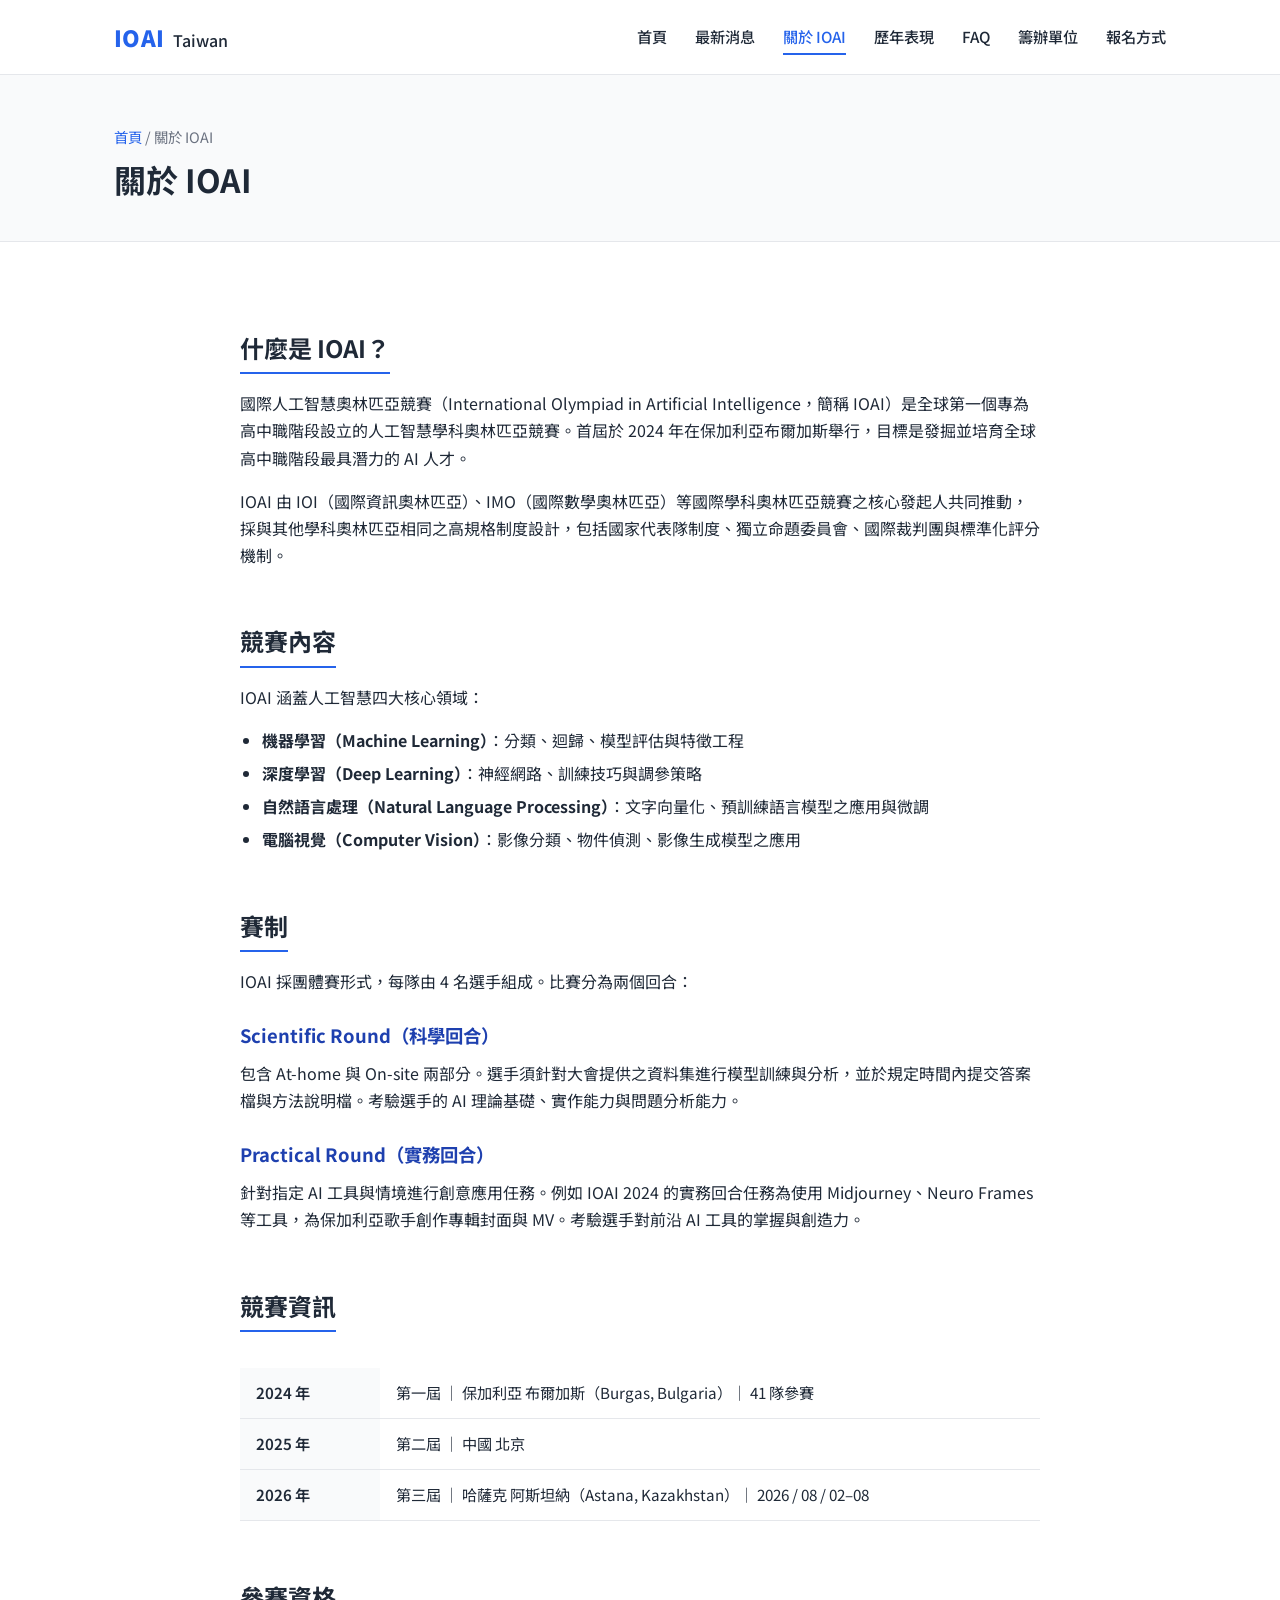
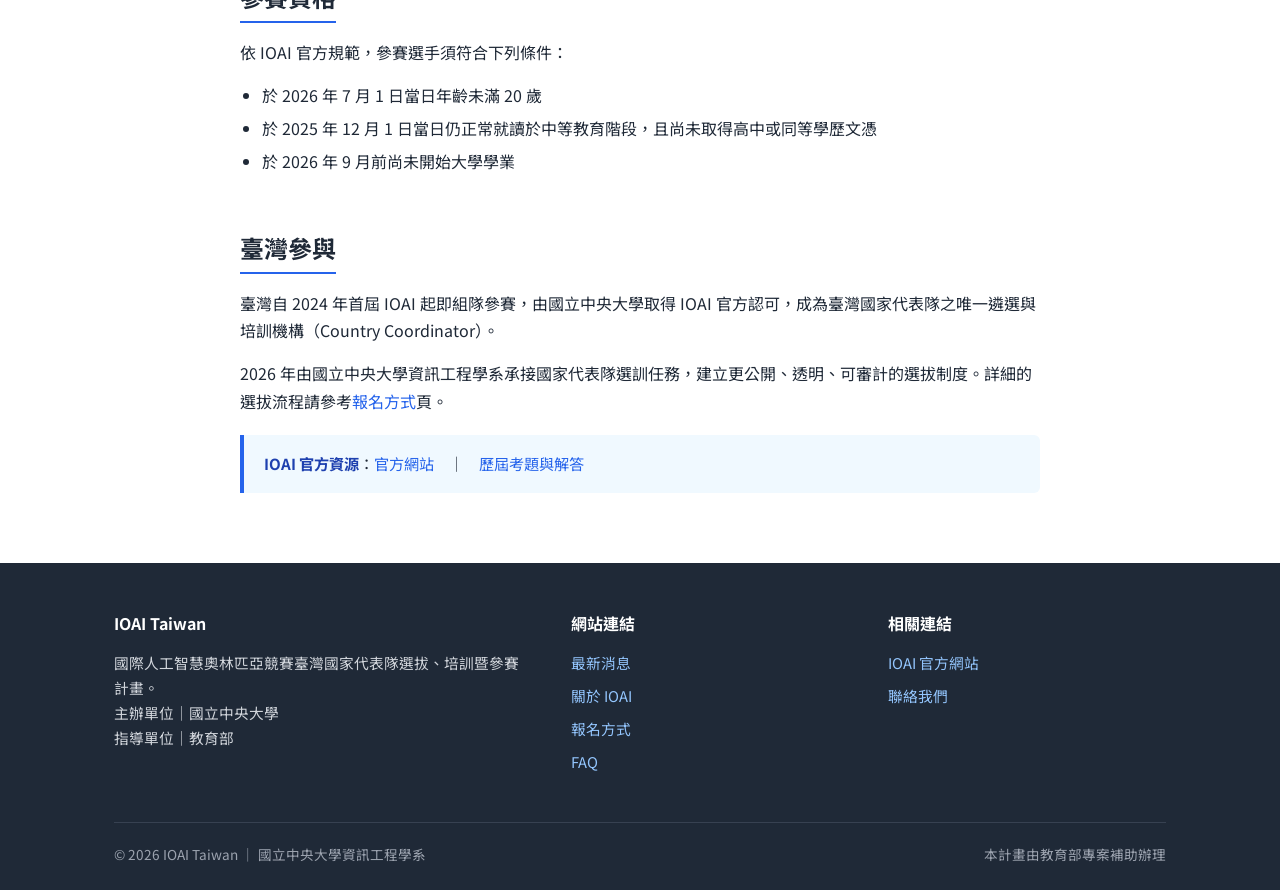
==== about.html @ 5d08f7d5 "test" ====
<!DOCTYPE html>
<html lang="zh-Hant">
<head>
  <meta charset="utf-8">
  <title>關於 IOAI ｜ IOAI Taiwan</title>
  <meta name="viewport" content="width=device-width, initial-scale=1">
  <meta name="description" content="IOAI Taiwan 國際人工智慧奧林匹亞競賽臺灣國家代表隊官方網站。">
  <link rel="icon" href="images/favicon.png">
  <link rel="preconnect" href="https://fonts.googleapis.com">
  <link rel="preconnect" href="https://fonts.gstatic.com" crossorigin>
  <link href="https://fonts.googleapis.com/css2?family=Noto+Sans+TC:wght@400;500;700;900&family=Inter:wght@400;500;600&display=swap" rel="stylesheet">
  <link rel="stylesheet" href="css/style.css">
</head>
<body>

<nav class="site-nav">
  <div class="container nav-wrap">
    <a class="brand" href="index.html"><span class="brand-mark">IOAI</span><span class="brand-sub">Taiwan</span></a>
    <button class="nav-toggle" aria-label="選單">☰</button>
    <ul class="nav-links">
      <li><a href="index.html">首頁</a></li>
      <li><a href="news.html">最新消息</a></li>
      <li><a href="about.html" class="active">關於 IOAI</a></li>
      <li><a href="results.html">歷年表現</a></li>
      <li><a href="faq.html">FAQ</a></li>
      <li><a href="organizer.html">籌辦單位</a></li>
      <li><a href="register.html">報名方式</a></li>
    </ul>
  </div>
</nav>

<header class="page-head">
  <div class="container">
    <div class="crumb"><a href="index.html">首頁</a> / 關於 IOAI</div>
    <h1>關於 IOAI</h1>
  </div>
</header>

<section class="section-sm">
  <div class="container">
    <div class="content-wrap">

      <h2>什麼是 IOAI？</h2>
      <p>
        國際人工智慧奧林匹亞競賽（International Olympiad in Artificial Intelligence，簡稱 IOAI）是全球第一個專為高中職階段設立的人工智慧學科奧林匹亞競賽。首屆於 2024 年在保加利亞布爾加斯舉行，目標是發掘並培育全球高中職階段最具潛力的 AI 人才。
      </p>
      <p>
        IOAI 由 IOI（國際資訊奧林匹亞）、IMO（國際數學奧林匹亞）等國際學科奧林匹亞競賽之核心發起人共同推動，採與其他學科奧林匹亞相同之高規格制度設計，包括國家代表隊制度、獨立命題委員會、國際裁判團與標準化評分機制。
      </p>

      <h2>競賽內容</h2>
      <p>IOAI 涵蓋人工智慧四大核心領域：</p>
      <ul>
        <li><strong>機器學習（Machine Learning）</strong>：分類、迴歸、模型評估與特徵工程</li>
        <li><strong>深度學習（Deep Learning）</strong>：神經網路、訓練技巧與調參策略</li>
        <li><strong>自然語言處理（Natural Language Processing）</strong>：文字向量化、預訓練語言模型之應用與微調</li>
        <li><strong>電腦視覺（Computer Vision）</strong>：影像分類、物件偵測、影像生成模型之應用</li>
      </ul>

      <h2>賽制</h2>
      <p>IOAI 採團體賽形式，每隊由 4 名選手組成。比賽分為兩個回合：</p>
      <h3>Scientific Round（科學回合）</h3>
      <p>
        包含 At-home 與 On-site 兩部分。選手須針對大會提供之資料集進行模型訓練與分析，並於規定時間內提交答案檔與方法說明檔。考驗選手的 AI 理論基礎、實作能力與問題分析能力。
      </p>
      <h3>Practical Round（實務回合）</h3>
      <p>
        針對指定 AI 工具與情境進行創意應用任務。例如 IOAI 2024 的實務回合任務為使用 Midjourney、Neuro Frames 等工具，為保加利亞歌手創作專輯封面與 MV。考驗選手對前沿 AI 工具的掌握與創造力。
      </p>

      <h2>競賽資訊</h2>
      <table class="info-table">
        <tr><th>2024 年</th><td>第一屆 ｜ 保加利亞 布爾加斯（Burgas, Bulgaria）｜ 41 隊參賽</td></tr>
        <tr><th>2025 年</th><td>第二屆 ｜ 中國 北京</td></tr>
        <tr><th>2026 年</th><td>第三屆 ｜ 哈薩克 阿斯坦納（Astana, Kazakhstan）｜ 2026 / 08 / 02–08</td></tr>
      </table>

      <h2>參賽資格</h2>
      <p>依 IOAI 官方規範，參賽選手須符合下列條件：</p>
      <ul>
        <li>於 2026 年 7 月 1 日當日年齡未滿 20 歲</li>
        <li>於 2025 年 12 月 1 日當日仍正常就讀於中等教育階段，且尚未取得高中或同等學歷文憑</li>
        <li>於 2026 年 9 月前尚未開始大學學業</li>
      </ul>

      <h2>臺灣參與</h2>
      <p>
        臺灣自 2024 年首屆 IOAI 起即組隊參賽，由國立中央大學取得 IOAI 官方認可，成為臺灣國家代表隊之唯一遴選與培訓機構（Country Coordinator）。
      </p>
      <p>2026 年由國立中央大學資訊工程學系承接國家代表隊選訓任務，建立更公開、透明、可審計的選拔制度。詳細的選拔流程請參考<a href="register.html">報名方式</a>頁。</p>

      <div class="note">
        <strong>IOAI 官方資源</strong>：<a href="https://ioai-official.org/" target="_blank" rel="noopener">官方網站</a>　｜　<a href="https://ioai-official.org/problems/" target="_blank" rel="noopener">歷屆考題與解答</a>
      </div>

    </div>
  </div>
</section>

<footer class="site-foot">
  <div class="container">
    <div class="foot-grid">
      <div>
        <h4>IOAI Taiwan</h4>
        <p>國際人工智慧奧林匹亞競賽臺灣國家代表隊選拔、培訓暨參賽計畫。<br>主辦單位｜國立中央大學<br>指導單位｜教育部</p>
      </div>
      <div>
        <h4>網站連結</h4>
        <ul>
          <li><a href="news.html">最新消息</a></li>
          <li><a href="about.html">關於 IOAI</a></li>
          <li><a href="register.html">報名方式</a></li>
          <li><a href="faq.html">FAQ</a></li>
        </ul>
      </div>
      <div>
        <h4>相關連結</h4>
        <ul>
          <li><a href="https://ioai-official.org/" target="_blank" rel="noopener">IOAI 官方網站</a></li>
          <li><a href="organizer.html">聯絡我們</a></li>
        </ul>
      </div>
    </div>
    <div class="foot-bottom">
      <span>© 2026 IOAI Taiwan ｜ 國立中央大學資訊工程學系</span>
      <span>本計畫由教育部專案補助辦理</span>
    </div>
  </div>
</footer>

<script>
document.querySelector('.nav-toggle')?.addEventListener('click', () => {
  document.querySelector('.nav-links')?.classList.toggle('open');
});
</script>

</body>
</html>
---- css/style.css ----
/* =============================================================
   IOAI Taiwan ｜ v2 極簡版（仿台灣語奧網站風格）
   ============================================================= */

:root {
  --c-primary: #2563eb;
  --c-primary-dark: #1e40af;
  --c-accent: #0ea5e9;
  --c-text: #1f2937;
  --c-muted: #6b7280;
  --c-border: #e5e7eb;
  --c-bg: #ffffff;
  --c-bg-soft: #f9fafb;
}

* { box-sizing: border-box; }

body {
  margin: 0;
  font-family: 'Noto Sans TC', 'Inter', -apple-system, BlinkMacSystemFont, sans-serif;
  color: var(--c-text);
  line-height: 1.7;
  background: var(--c-bg);
  font-size: 16px;
}

h1, h2, h3, h4, h5, h6 {
  font-family: 'Noto Sans TC', sans-serif;
  font-weight: 700;
  color: var(--c-text);
  line-height: 1.35;
  margin-top: 0;
}

a { color: var(--c-primary); text-decoration: none; }
a:hover { color: var(--c-primary-dark); text-decoration: underline; }

p { margin: 0 0 1rem 0; }

.container {
  max-width: 1100px;
  margin: 0 auto;
  padding: 0 24px;
}

/* ===== Nav ===== */
.site-nav {
  background: #fff;
  border-bottom: 1px solid var(--c-border);
  padding: 18px 0;
  position: sticky;
  top: 0;
  z-index: 100;
}
.nav-wrap {
  display: flex;
  align-items: center;
  justify-content: space-between;
  gap: 16px;
}
.brand {
  display: flex;
  align-items: baseline;
  gap: 8px;
  text-decoration: none;
}
.brand-mark {
  font-weight: 900;
  font-size: 1.4rem;
  color: var(--c-primary);
  letter-spacing: 0.02em;
}
.brand-sub {
  font-weight: 500;
  font-size: 1rem;
  color: var(--c-text);
}
.brand:hover { text-decoration: none; }

.nav-links {
  display: flex;
  list-style: none;
  margin: 0;
  padding: 0;
  gap: 28px;
  align-items: center;
}
.nav-links a {
  color: var(--c-text);
  font-size: 0.95rem;
  font-weight: 500;
  text-decoration: none;
  padding: 6px 0;
  border-bottom: 2px solid transparent;
  transition: all 0.2s;
}
.nav-links a:hover {
  color: var(--c-primary);
  text-decoration: none;
}
.nav-links a.active {
  color: var(--c-primary);
  border-bottom-color: var(--c-primary);
}

.nav-toggle {
  display: none;
  background: none;
  border: none;
  font-size: 1.5rem;
  color: var(--c-text);
  cursor: pointer;
}

@media (max-width: 900px) {
  .nav-toggle { display: block; }
  .nav-links {
    display: none;
    position: absolute;
    top: 100%;
    right: 0;
    left: 0;
    flex-direction: column;
    background: #fff;
    border-bottom: 1px solid var(--c-border);
    gap: 0;
    padding: 12px 0;
  }
  .nav-links.open { display: flex; }
  .nav-links li { width: 100%; }
  .nav-links a {
    display: block;
    padding: 12px 24px;
    border-bottom: 1px solid var(--c-border);
  }
  .nav-links a.active { border-bottom-color: var(--c-border); background: var(--c-bg-soft); }
}

/* ===== Hero ===== */
.hero {
  padding: 80px 0 60px;
  background: linear-gradient(180deg, #f0f9ff 0%, #fff 100%);
  text-align: center;
}
.hero-tag {
  display: inline-block;
  background: #dbeafe;
  color: var(--c-primary-dark);
  font-size: 0.85rem;
  font-weight: 600;
  padding: 6px 16px;
  border-radius: 20px;
  margin-bottom: 20px;
  letter-spacing: 0.02em;
}
.hero h1 {
  font-size: 2.6rem;
  margin: 0 0 20px 0;
}
.hero p.lead {
  font-size: 1.1rem;
  color: var(--c-muted);
  max-width: 720px;
  margin: 0 auto 30px;
}
.hero-meta {
  display: inline-flex;
  gap: 32px;
  flex-wrap: wrap;
  justify-content: center;
  margin-top: 8px;
  padding-top: 24px;
  border-top: 1px solid var(--c-border);
  max-width: 720px;
  width: 100%;
}
.hero-meta-item .label {
  display: block;
  font-size: 0.8rem;
  color: var(--c-muted);
  margin-bottom: 4px;
}
.hero-meta-item .val {
  font-size: 1rem;
  font-weight: 600;
  color: var(--c-text);
}

@media (max-width: 700px) {
  .hero h1 { font-size: 1.8rem; }
  .hero { padding: 50px 0 40px; }
  .hero-meta { gap: 20px; }
}

/* ===== Section ===== */
.section {
  padding: 70px 0;
}
.section-sm { padding: 50px 0; }
.section-tight { padding: 40px 0; }
.section-bg { background: var(--c-bg-soft); }

.section-head {
  text-align: center;
  max-width: 720px;
  margin: 0 auto 50px;
}
.section-head h2 {
  font-size: 1.9rem;
  margin: 0 0 12px;
}
.section-head p {
  color: var(--c-muted);
  margin: 0;
}

/* ===== Quick Links 6 格 ===== */
.quick-grid {
  display: grid;
  grid-template-columns: repeat(3, 1fr);
  gap: 20px;
}
@media (max-width: 900px) { .quick-grid { grid-template-columns: repeat(2, 1fr); } }
@media (max-width: 600px) { .quick-grid { grid-template-columns: 1fr; } }

.quick-card {
  background: #fff;
  border: 1px solid var(--c-border);
  border-radius: 8px;
  padding: 28px 24px;
  text-decoration: none;
  color: var(--c-text);
  transition: all 0.2s;
  display: block;
}
.quick-card:hover {
  border-color: var(--c-primary);
  transform: translateY(-2px);
  box-shadow: 0 8px 20px -10px rgba(37, 99, 235, 0.25);
  text-decoration: none;
  color: var(--c-text);
}
.quick-card h3 {
  font-size: 1.15rem;
  margin: 0 0 8px;
  color: var(--c-primary);
}
.quick-card p {
  font-size: 0.92rem;
  color: var(--c-muted);
  margin: 0;
}
.quick-arrow {
  font-size: 0.9rem;
  color: var(--c-primary);
  margin-top: 12px;
  font-weight: 500;
}

/* ===== News list ===== */
.news-list {
  border-top: 1px solid var(--c-border);
}
.news-item {
  display: flex;
  gap: 24px;
  padding: 24px 0;
  border-bottom: 1px solid var(--c-border);
}
.news-date {
  flex-shrink: 0;
  width: 110px;
  color: var(--c-muted);
  font-size: 0.9rem;
  font-weight: 500;
  font-family: 'Inter', monospace;
}
.news-body h3 {
  font-size: 1.1rem;
  margin: 0 0 8px;
}
.news-body p {
  margin: 0;
  color: var(--c-muted);
  font-size: 0.95rem;
}
.news-tag {
  display: inline-block;
  font-size: 0.75rem;
  padding: 2px 10px;
  border-radius: 12px;
  margin-right: 8px;
  vertical-align: middle;
}
.news-tag-announce { background: #fef3c7; color: #92400e; }
.news-tag-event { background: #dbeafe; color: var(--c-primary-dark); }
.news-tag-result { background: #d1fae5; color: #065f46; }

@media (max-width: 600px) {
  .news-item { flex-direction: column; gap: 8px; }
  .news-date { width: auto; }
}

/* ===== Sponsors / Partners bar ===== */
.partners {
  display: flex;
  justify-content: center;
  gap: 60px;
  flex-wrap: wrap;
  align-items: center;
  padding: 40px 0;
  border-top: 1px solid var(--c-border);
  border-bottom: 1px solid var(--c-border);
  background: var(--c-bg-soft);
}
.partner-item {
  text-align: center;
}
.partner-name {
  font-size: 0.95rem;
  color: var(--c-text);
  font-weight: 600;
}
.partner-role {
  font-size: 0.8rem;
  color: var(--c-muted);
  margin-top: 2px;
}

/* ===== Footer ===== */
.site-foot {
  background: #1f2937;
  color: #d1d5db;
  padding: 50px 0 24px;
  font-size: 0.92rem;
}
.site-foot a { color: #93c5fd; }
.site-foot a:hover { color: #fff; }
.foot-grid {
  display: grid;
  grid-template-columns: 1.5fr 1fr 1fr;
  gap: 40px;
}
.foot-grid h4 {
  color: #fff;
  font-size: 1rem;
  margin: 0 0 16px;
}
.foot-grid ul {
  list-style: none;
  padding: 0;
  margin: 0;
}
.foot-grid ul li { margin-bottom: 8px; }
.foot-bottom {
  margin-top: 40px;
  padding-top: 20px;
  border-top: 1px solid #374151;
  display: flex;
  justify-content: space-between;
  flex-wrap: wrap;
  gap: 12px;
  font-size: 0.85rem;
  color: #9ca3af;
}
@media (max-width: 700px) {
  .foot-grid { grid-template-columns: 1fr; gap: 30px; }
}

/* ===== 內頁 ===== */
.page-head {
  padding: 50px 0 40px;
  background: var(--c-bg-soft);
  border-bottom: 1px solid var(--c-border);
}
.page-head .crumb {
  color: var(--c-muted);
  font-size: 0.9rem;
  margin-bottom: 8px;
}
.page-head h1 {
  font-size: 2rem;
  margin: 0;
}

.content-wrap {
  max-width: 800px;
  margin: 0 auto;
}
.content-wrap h2 {
  font-size: 1.5rem;
  margin: 40px 0 16px;
  padding-bottom: 8px;
  border-bottom: 2px solid var(--c-primary);
  display: inline-block;
}
.content-wrap h3 {
  font-size: 1.15rem;
  margin: 28px 0 12px;
  color: var(--c-primary-dark);
}
.content-wrap ul, .content-wrap ol {
  padding-left: 1.4rem;
}
.content-wrap li { margin-bottom: 6px; }

/* info table */
.info-table {
  width: 100%;
  border-collapse: collapse;
  margin: 20px 0;
  font-size: 0.95rem;
}
.info-table th, .info-table td {
  padding: 12px 16px;
  border-bottom: 1px solid var(--c-border);
  text-align: left;
  vertical-align: top;
}
.info-table th {
  background: var(--c-bg-soft);
  font-weight: 600;
  width: 140px;
  color: var(--c-text);
}

/* Year card (歷年表現) */
.year-card {
  background: #fff;
  border: 1px solid var(--c-border);
  border-radius: 8px;
  padding: 28px;
  margin-bottom: 24px;
}
.year-card-head {
  display: flex;
  justify-content: space-between;
  align-items: baseline;
  margin-bottom: 16px;
  flex-wrap: wrap;
  gap: 8px;
}
.year-card h3 {
  margin: 0;
  font-size: 1.3rem;
  color: var(--c-primary);
}
.year-card .yc-loc {
  color: var(--c-muted);
  font-size: 0.95rem;
}
.year-card .yc-result {
  font-weight: 600;
  color: var(--c-text);
  margin-bottom: 12px;
}
.year-card .yc-result .badge {
  display: inline-block;
  padding: 3px 10px;
  background: #dbeafe;
  color: var(--c-primary-dark);
  border-radius: 12px;
  font-size: 0.85rem;
  margin-right: 8px;
}
.year-card .yc-members {
  font-size: 0.93rem;
  color: var(--c-muted);
}

/* FAQ */
.faq-block { margin-bottom: 12px; }
.faq-q {
  background: #fff;
  border: 1px solid var(--c-border);
  border-radius: 8px;
  padding: 16px 20px;
  cursor: pointer;
  font-weight: 600;
  display: flex;
  justify-content: space-between;
  align-items: center;
  user-select: none;
}
.faq-q:hover { background: var(--c-bg-soft); }
.faq-block.open .faq-q { border-radius: 8px 8px 0 0; border-bottom-color: transparent; }
.faq-q .ico {
  color: var(--c-primary);
  font-size: 1.3rem;
  font-weight: 300;
  line-height: 1;
  width: 20px;
  text-align: center;
  transition: transform 0.2s;
}
.faq-block.open .faq-q .ico { transform: rotate(45deg); }
.faq-a {
  display: none;
  padding: 0 20px 16px;
  border: 1px solid var(--c-border);
  border-top: none;
  border-radius: 0 0 8px 8px;
  background: #fff;
  color: var(--c-text);
}
.faq-block.open .faq-a { display: block; }
.faq-a p { margin: 12px 0 0; }
.faq-cat {
  font-size: 1.1rem;
  font-weight: 700;
  color: var(--c-primary);
  margin: 32px 0 16px;
}
.faq-cat:first-of-type { margin-top: 0; }

/* Button */
.btn {
  display: inline-block;
  padding: 12px 28px;
  background: var(--c-primary);
  color: #fff !important;
  border-radius: 6px;
  text-decoration: none;
  font-weight: 500;
  border: 1px solid var(--c-primary);
  transition: all 0.2s;
}
.btn:hover {
  background: var(--c-primary-dark);
  border-color: var(--c-primary-dark);
  color: #fff !important;
  text-decoration: none;
}
.btn-outline {
  background: transparent;
  color: var(--c-primary) !important;
}
.btn-outline:hover {
  background: var(--c-primary);
  color: #fff !important;
}

/* note box */
.note {
  background: #f0f9ff;
  border-left: 4px solid var(--c-primary);
  padding: 16px 20px;
  margin: 20px 0;
  border-radius: 0 6px 6px 0;
  font-size: 0.95rem;
}
.note strong { color: var(--c-primary-dark); }

/* org card */
.org-card {
  background: #fff;
  border: 1px solid var(--c-border);
  border-radius: 8px;
  padding: 24px;
  margin-bottom: 16px;
}
.org-card .role {
  font-size: 0.85rem;
  color: var(--c-primary);
  font-weight: 600;
  margin-bottom: 4px;
}
.org-card h4 {
  margin: 0 0 4px;
  font-size: 1.1rem;
}
.org-card .affil {
  font-size: 0.92rem;
  color: var(--c-muted);
}

/* Stage card (報名方式頁) */
.stage {
  border-left: 3px solid var(--c-primary);
  padding: 4px 0 4px 20px;
  margin-bottom: 28px;
}
.stage .stage-label {
  font-size: 0.85rem;
  color: var(--c-primary);
  font-weight: 600;
  margin-bottom: 4px;
}
.stage h3 {
  margin: 0 0 6px;
  font-size: 1.2rem;
}
.stage p { margin: 0; color: var(--c-muted); font-size: 0.95rem; }
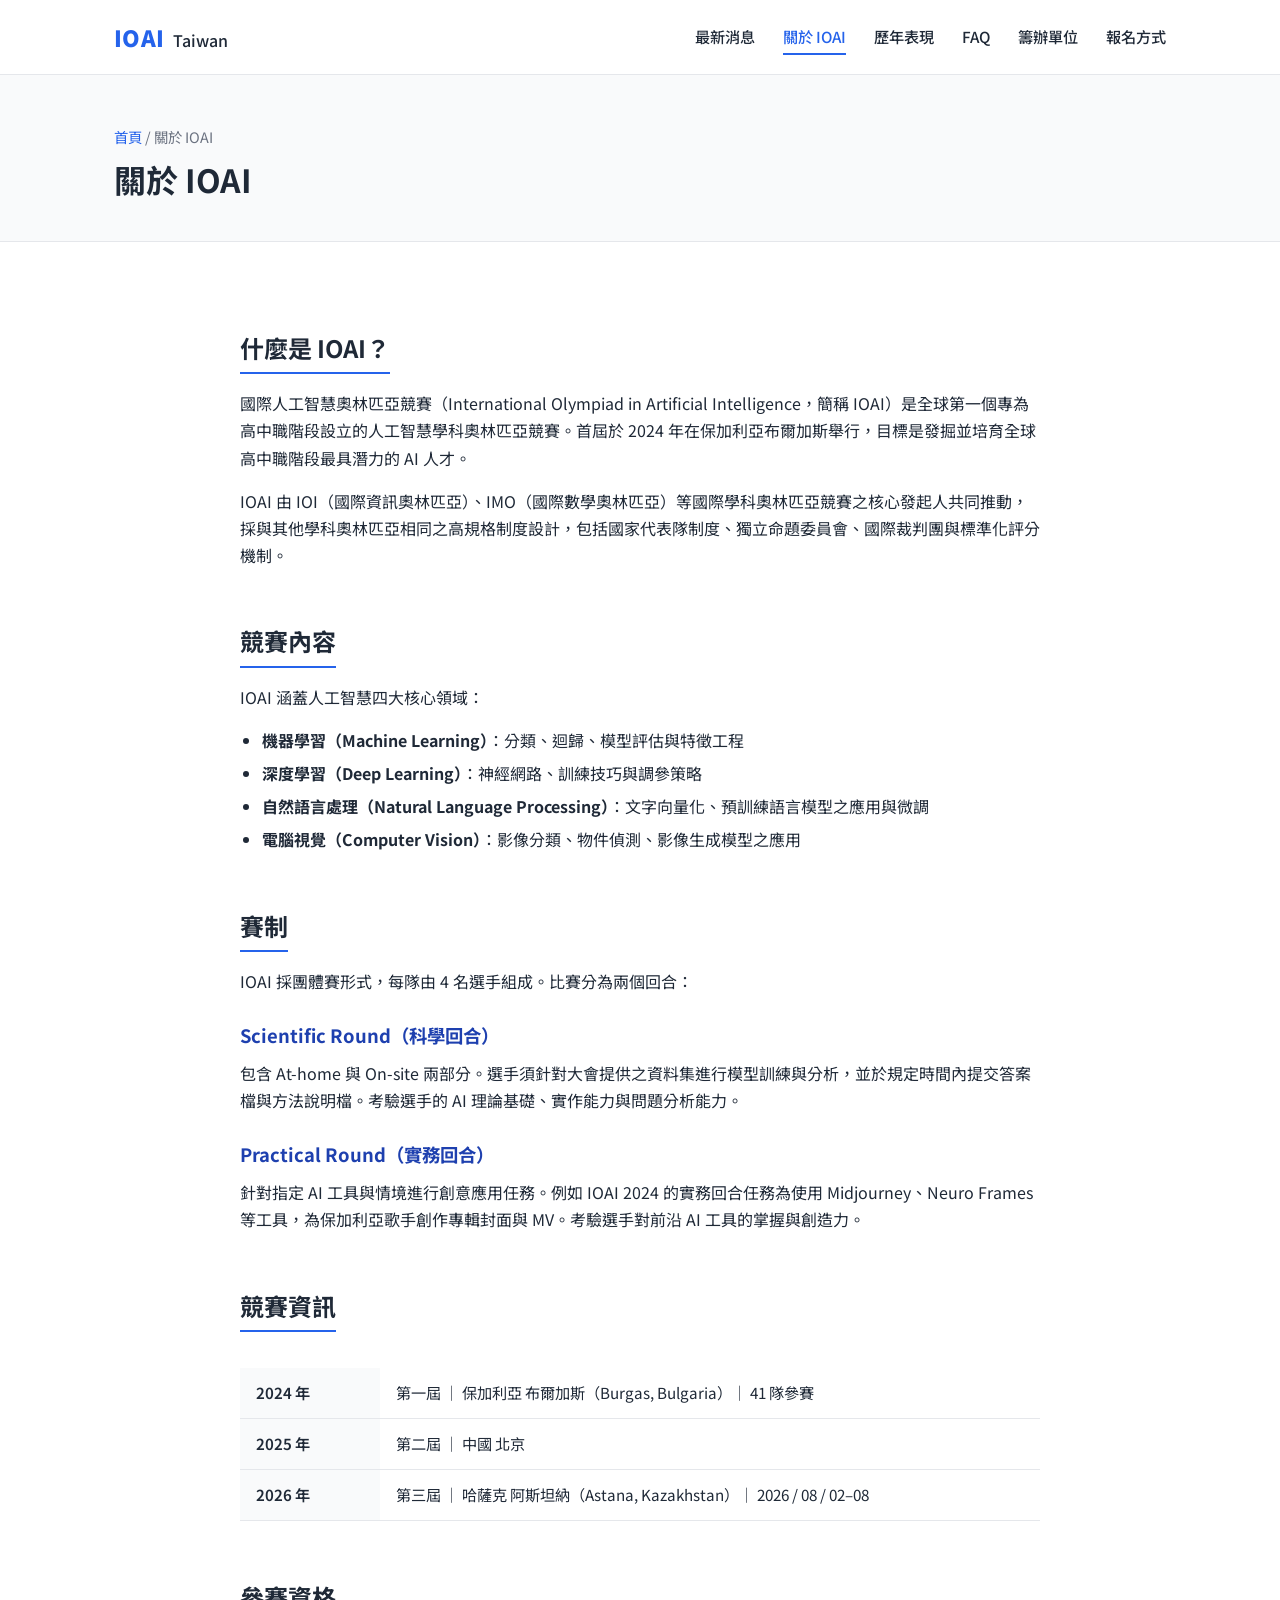
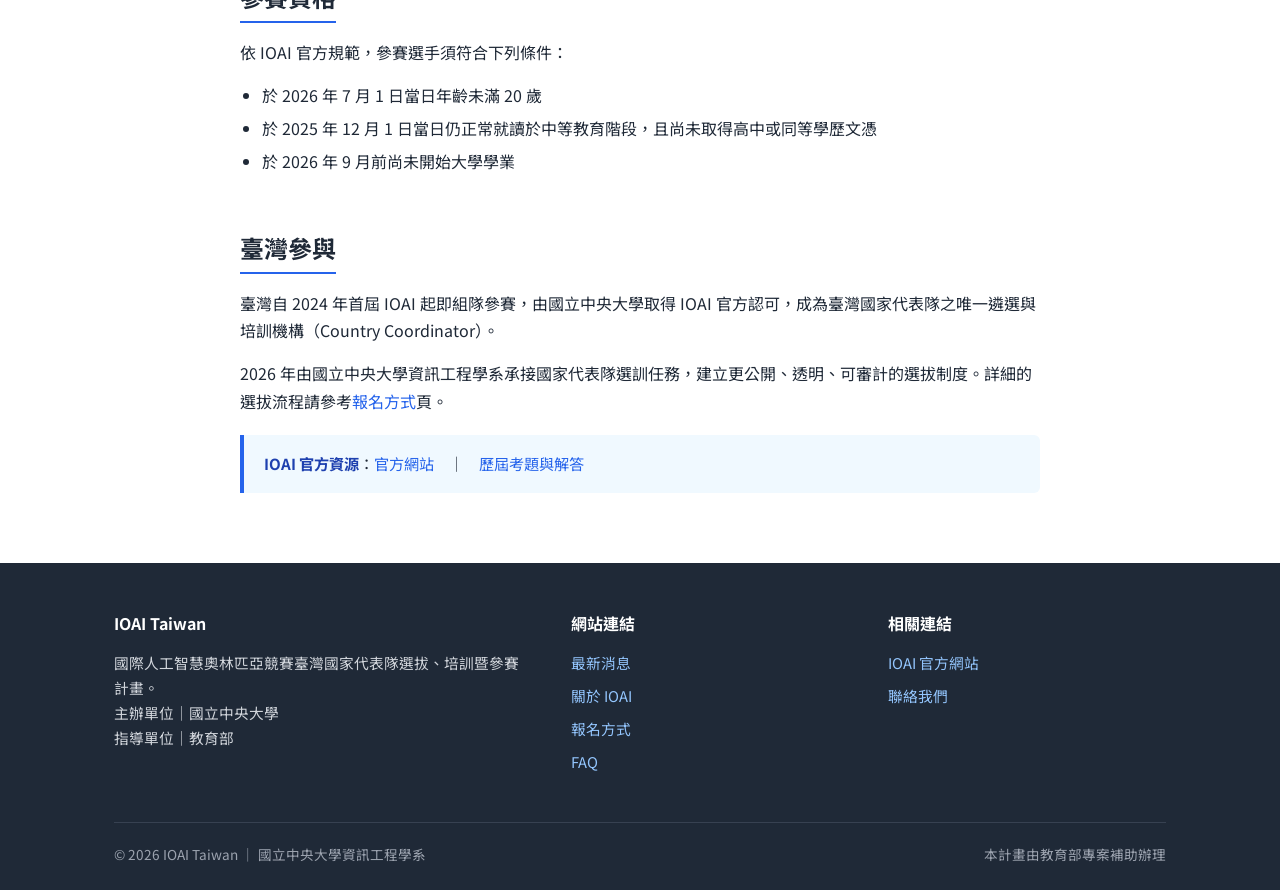
==== commit d9045ff7: "update" ====
--- a/about.html
+++ b/about.html
@@ -2,9 +2,9 @@
 <html lang="zh-Hant">
 <head>
   <meta charset="utf-8">
-  <title>關於 IOAI ｜ IOAI Taiwan</title>
+  <title>IOAI Taiwan</title>
   <meta name="viewport" content="width=device-width, initial-scale=1">
-  <meta name="description" content="IOAI Taiwan 國際人工智慧奧林匹亞競賽臺灣國家代表隊官方網站。">
+  <meta name="description" content="IOAI Taiwan 官方網站">
   <link rel="icon" href="images/favicon.png">
   <link rel="preconnect" href="https://fonts.googleapis.com">
   <link rel="preconnect" href="https://fonts.gstatic.com" crossorigin>
@@ -18,7 +18,7 @@
     <a class="brand" href="index.html"><span class="brand-mark">IOAI</span><span class="brand-sub">Taiwan</span></a>
     <button class="nav-toggle" aria-label="選單">☰</button>
     <ul class="nav-links">
-      <li><a href="index.html">首頁</a></li>
+      <!-- <li><a href="index.html" class="active">首頁</a></li> -->
       <li><a href="news.html">最新消息</a></li>
       <li><a href="about.html" class="active">關於 IOAI</a></li>
       <li><a href="results.html">歷年表現</a></li>
@@ -28,7 +28,6 @@
     </ul>
   </div>
 </nav>
-
 <header class="page-head">
   <div class="container">
     <div class="crumb"><a href="index.html">首頁</a> / 關於 IOAI</div>
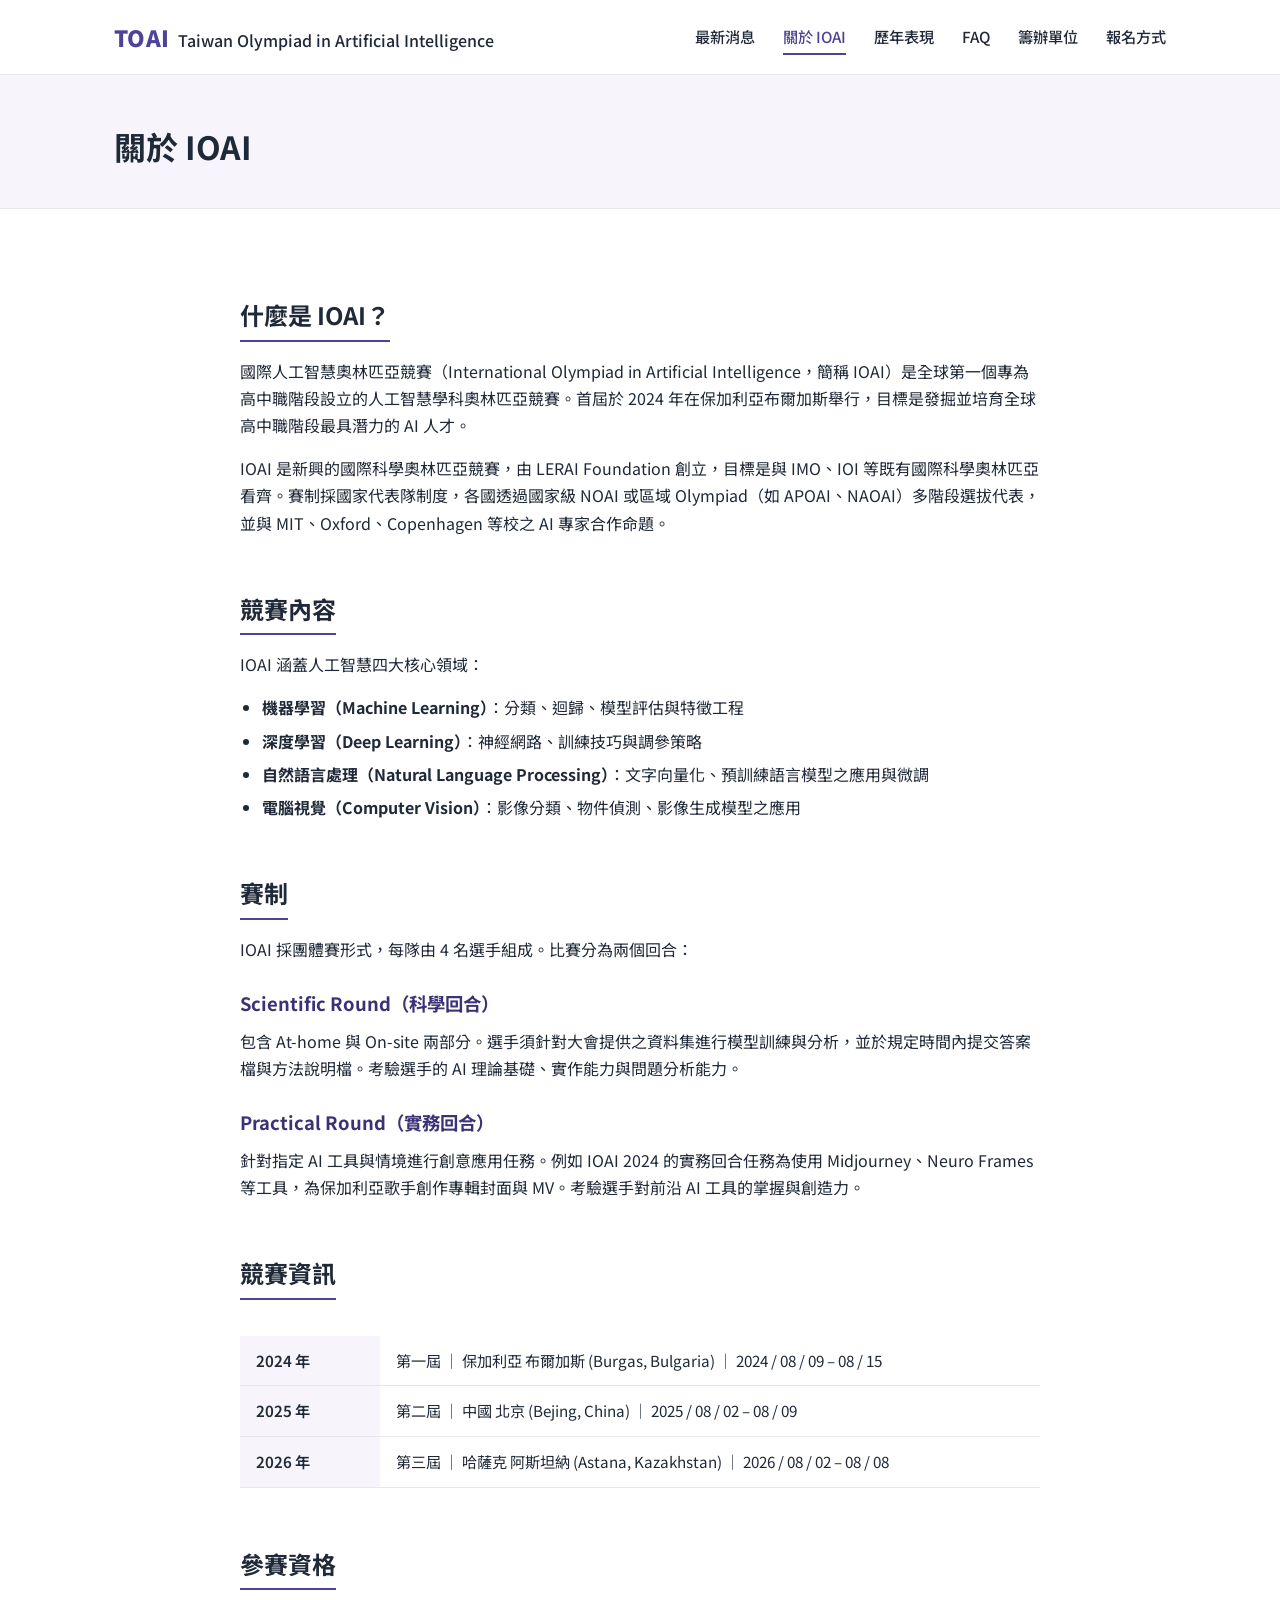
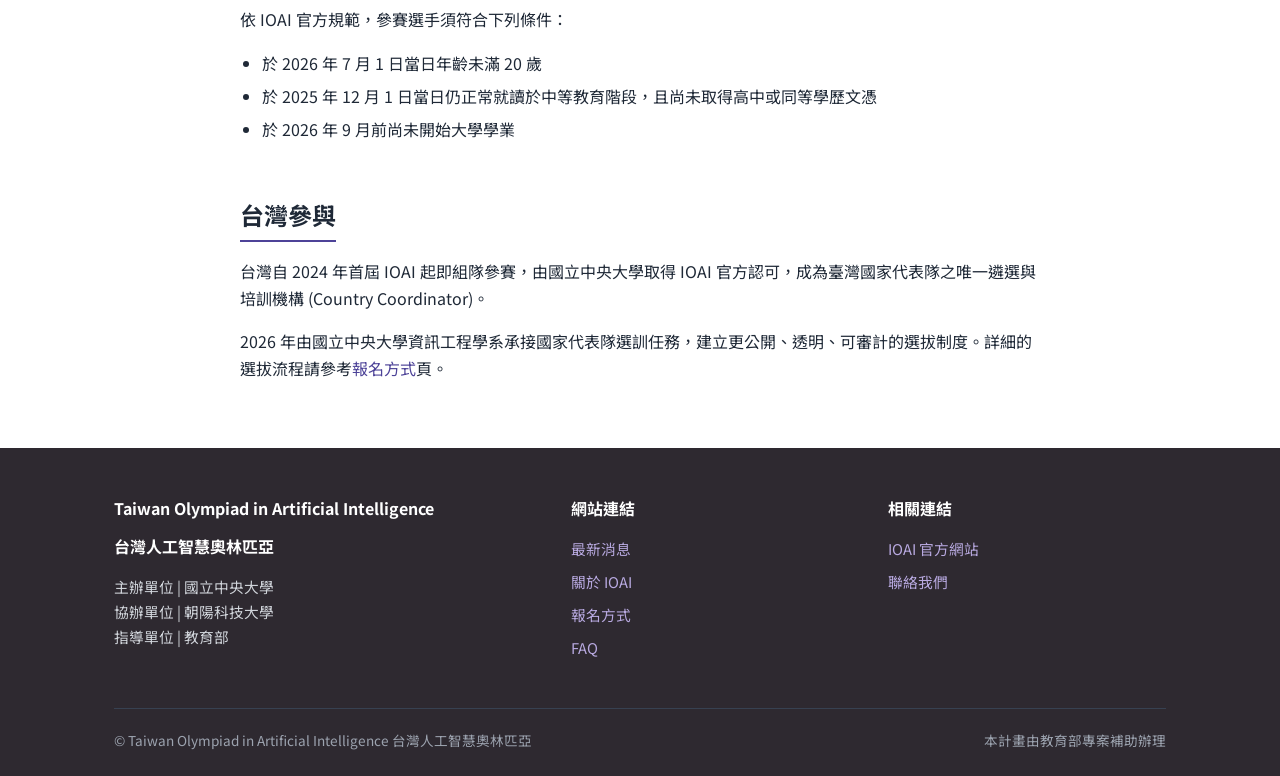
==== commit ec2c13be: "update" ====
--- a/about.html
+++ b/about.html
@@ -2,7 +2,7 @@
 <html lang="zh-Hant">
 <head>
   <meta charset="utf-8">
-  <title>IOAI Taiwan</title>
+  <title>TOAI</title>
   <meta name="viewport" content="width=device-width, initial-scale=1">
   <meta name="description" content="IOAI Taiwan 官方網站">
   <link rel="icon" href="images/favicon.png">
@@ -15,7 +15,7 @@
 
 <nav class="site-nav">
   <div class="container nav-wrap">
-    <a class="brand" href="index.html"><span class="brand-mark">IOAI</span><span class="brand-sub">Taiwan</span></a>
+    <a class="brand" href="index.html"><span class="brand-mark">TOAI</span><span class="brand-sub">Taiwan Olympiad in Artificial Intelligence</span></a>
     <button class="nav-toggle" aria-label="選單">☰</button>
     <ul class="nav-links">
       <!-- <li><a href="index.html" class="active">首頁</a></li> -->
@@ -30,7 +30,7 @@
 </nav>
 <header class="page-head">
   <div class="container">
-    <div class="crumb"><a href="index.html">首頁</a> / 關於 IOAI</div>
+    <!--<div class="crumb"><a href="index.html">首頁</a> / 關於 IOAI</div>-->
     <h1>關於 IOAI</h1>
   </div>
 </header>
@@ -44,7 +44,7 @@
         國際人工智慧奧林匹亞競賽（International Olympiad in Artificial Intelligence，簡稱 IOAI）是全球第一個專為高中職階段設立的人工智慧學科奧林匹亞競賽。首屆於 2024 年在保加利亞布爾加斯舉行，目標是發掘並培育全球高中職階段最具潛力的 AI 人才。
       </p>
       <p>
-        IOAI 由 IOI（國際資訊奧林匹亞）、IMO（國際數學奧林匹亞）等國際學科奧林匹亞競賽之核心發起人共同推動，採與其他學科奧林匹亞相同之高規格制度設計，包括國家代表隊制度、獨立命題委員會、國際裁判團與標準化評分機制。
+        IOAI 是新興的國際科學奧林匹亞競賽，由 LERAI Foundation 創立，目標是與 IMO、IOI 等既有國際科學奧林匹亞看齊。賽制採國家代表隊制度，各國透過國家級 NOAI 或區域 Olympiad（如 APOAI、NAOAI）多階段選拔代表，並與 MIT、Oxford、Copenhagen 等校之 AI 專家合作命題。
       </p>
 
       <h2>競賽內容</h2>
@@ -69,9 +69,9 @@
 
       <h2>競賽資訊</h2>
       <table class="info-table">
-        <tr><th>2024 年</th><td>第一屆 ｜ 保加利亞 布爾加斯（Burgas, Bulgaria）｜ 41 隊參賽</td></tr>
-        <tr><th>2025 年</th><td>第二屆 ｜ 中國 北京</td></tr>
-        <tr><th>2026 年</th><td>第三屆 ｜ 哈薩克 阿斯坦納（Astana, Kazakhstan）｜ 2026 / 08 / 02–08</td></tr>
+        <tr><th>2024 年</th><td>第一屆  ｜  保加利亞 布爾加斯 (Burgas, Bulgaria)  ｜  2024 / 08 / 09 – 08 / 15</td></tr>
+        <tr><th>2025 年</th><td>第二屆  ｜  中國 北京 (Bejing, China)  ｜  2025 / 08 / 02 – 08 / 09 </td></tr>
+        <tr><th>2026 年</th><td>第三屆  ｜  哈薩克 阿斯坦納 (Astana, Kazakhstan)  ｜  2026 / 08 / 02 – 08 / 08</td></tr>
       </table>
 
       <h2>參賽資格</h2>
@@ -82,15 +82,17 @@
         <li>於 2026 年 9 月前尚未開始大學學業</li>
       </ul>
 
-      <h2>臺灣參與</h2>
+      <h2>台灣參與</h2>
       <p>
-        臺灣自 2024 年首屆 IOAI 起即組隊參賽，由國立中央大學取得 IOAI 官方認可，成為臺灣國家代表隊之唯一遴選與培訓機構（Country Coordinator）。
+        台灣自 2024 年首屆 IOAI 起即組隊參賽，由國立中央大學取得 IOAI 官方認可，成為臺灣國家代表隊之唯一遴選與培訓機構 (Country Coordinator)。
       </p>
       <p>2026 年由國立中央大學資訊工程學系承接國家代表隊選訓任務，建立更公開、透明、可審計的選拔制度。詳細的選拔流程請參考<a href="register.html">報名方式</a>頁。</p>
 
+	  <!--
       <div class="note">
         <strong>IOAI 官方資源</strong>：<a href="https://ioai-official.org/" target="_blank" rel="noopener">官方網站</a>　｜　<a href="https://ioai-official.org/problems/" target="_blank" rel="noopener">歷屆考題與解答</a>
       </div>
+	  -->
 
     </div>
   </div>
@@ -100,8 +102,9 @@
   <div class="container">
     <div class="foot-grid">
       <div>
-        <h4>IOAI Taiwan</h4>
-        <p>國際人工智慧奧林匹亞競賽臺灣國家代表隊選拔、培訓暨參賽計畫。<br>主辦單位｜國立中央大學<br>指導單位｜教育部</p>
+        <h4>Taiwan Olympiad in Artificial Intelligence</h4>
+		<h4>台灣人工智慧奧林匹亞</h4>
+        <p>主辦單位 | 國立中央大學<br>協辦單位 | 朝陽科技大學<br>指導單位 | 教育部</p>
       </div>
       <div>
         <h4>網站連結</h4>
@@ -121,7 +124,7 @@
       </div>
     </div>
     <div class="foot-bottom">
-      <span>© 2026 IOAI Taiwan ｜ 國立中央大學資訊工程學系</span>
+      <span>© Taiwan Olympiad in Artificial Intelligence 台灣人工智慧奧林匹亞</span>
       <span>本計畫由教育部專案補助辦理</span>
     </div>
   </div>
--- a/css/style.css
+++ b/css/style.css
@@ -1,16 +1,18 @@
 /* =============================================================
-   IOAI Taiwan ｜ v2 極簡版（仿台灣語奧網站風格）
+   IOAI Taiwan ｜ v2 極簡版
    ============================================================= */
 
 :root {
-  --c-primary: #2563eb;
-  --c-primary-dark: #1e40af;
-  --c-accent: #0ea5e9;
+  --c-primary: #4d4398;        /* 主色，深紫藍 */
+  --c-primary-dark: #3a3275;   /* 深一階，用於 hover/active、深色標題 */
+  --c-accent: #b8a9e0;         /* 強調色，淡紫 */
+  --c-accent-soft: #ece7f7;    /* tag/badge 背景用，比 accent 更淡 */
   --c-text: #1f2937;
   --c-muted: #6b7280;
   --c-border: #e5e7eb;
   --c-bg: #ffffff;
-  --c-bg-soft: #f9fafb;
+  --c-bg-soft: #f7f5fb;        /* 微帶紫的米白 */
+  --c-primary-rgb: 77, 67, 152; /* 用於 shadow 等 rgba */
 }
 
 * { box-sizing: border-box; }
@@ -139,12 +141,12 @@
 /* ===== Hero ===== */
 .hero {
   padding: 80px 0 60px;
-  background: linear-gradient(180deg, #f0f9ff 0%, #fff 100%);
+  background: linear-gradient(180deg, #f3f0fa 0%, #fff 100%); /* 淡紫漸層 */
   text-align: center;
 }
 .hero-tag {
   display: inline-block;
-  background: #dbeafe;
+  background: var(--c-accent-soft);
   color: var(--c-primary-dark);
   font-size: 0.85rem;
   font-weight: 600;
@@ -193,9 +195,7 @@
 }
 
 /* ===== Section ===== */
-.section {
-  padding: 70px 0;
-}
+.section { padding: 70px 0; }
 .section-sm { padding: 50px 0; }
 .section-tight { padding: 40px 0; }
 .section-bg { background: var(--c-bg-soft); }
@@ -236,7 +236,7 @@
 .quick-card:hover {
   border-color: var(--c-primary);
   transform: translateY(-2px);
-  box-shadow: 0 8px 20px -10px rgba(37, 99, 235, 0.25);
+  box-shadow: 0 8px 20px -10px rgba(var(--c-primary-rgb), 0.3); /* 主色陰影 */
   text-decoration: none;
   color: var(--c-text);
 }
@@ -258,9 +258,7 @@
 }
 
 /* ===== News list ===== */
-.news-list {
-  border-top: 1px solid var(--c-border);
-}
+.news-list { border-top: 1px solid var(--c-border); }
 .news-item {
   display: flex;
   gap: 24px;
@@ -292,9 +290,9 @@
   margin-right: 8px;
   vertical-align: middle;
 }
-.news-tag-announce { background: #fef3c7; color: #92400e; }
-.news-tag-event { background: #dbeafe; color: var(--c-primary-dark); }
-.news-tag-result { background: #d1fae5; color: #065f46; }
+.news-tag-announce { background: #fef3c7; color: #92400e; }       /* 公告：保留警示黃 */
+.news-tag-event    { background: var(--c-accent-soft); color: var(--c-primary-dark); } /* 活動：主題紫 */
+.news-tag-result   { background: #d1fae5; color: #065f46; }       /* 成績：保留成功綠 */
 
 @media (max-width: 600px) {
   .news-item { flex-direction: column; gap: 8px; }
@@ -313,9 +311,7 @@
   border-bottom: 1px solid var(--c-border);
   background: var(--c-bg-soft);
 }
-.partner-item {
-  text-align: center;
-}
+.partner-item { text-align: center; }
 .partner-name {
   font-size: 0.95rem;
   color: var(--c-text);
@@ -329,12 +325,12 @@
 
 /* ===== Footer ===== */
 .site-foot {
-  background: #1f2937;
+  background: #2e2930;
   color: #d1d5db;
   padding: 50px 0 24px;
   font-size: 0.92rem;
 }
-.site-foot a { color: #93c5fd; }
+.site-foot a { color: var(--c-accent); }      /* 淡紫，與主題一致 */
 .site-foot a:hover { color: #fff; }
 .foot-grid {
   display: grid;
@@ -399,9 +395,7 @@
   margin: 28px 0 12px;
   color: var(--c-primary-dark);
 }
-.content-wrap ul, .content-wrap ol {
-  padding-left: 1.4rem;
-}
+.content-wrap ul, .content-wrap ol { padding-left: 1.4rem; }
 .content-wrap li { margin-bottom: 6px; }
 
 /* info table */
@@ -457,7 +451,7 @@
 .year-card .yc-result .badge {
   display: inline-block;
   padding: 3px 10px;
-  background: #dbeafe;
+  background: var(--c-accent-soft);     /* 紫色 badge */
   color: var(--c-primary-dark);
   border-radius: 12px;
   font-size: 0.85rem;
@@ -542,7 +536,7 @@
 
 /* note box */
 .note {
-  background: #f0f9ff;
+  background: #f3f0fa;                  /* 與 hero 漸層上端一致的淡紫 */
   border-left: 4px solid var(--c-primary);
   padding: 16px 20px;
   margin: 20px 0;
@@ -590,4 +584,4 @@
   margin: 0 0 6px;
   font-size: 1.2rem;
 }
-.stage p { margin: 0; color: var(--c-muted); font-size: 0.95rem; }
+.stage p { margin: 0; color: var(--c-muted); font-size: 0.95rem; }
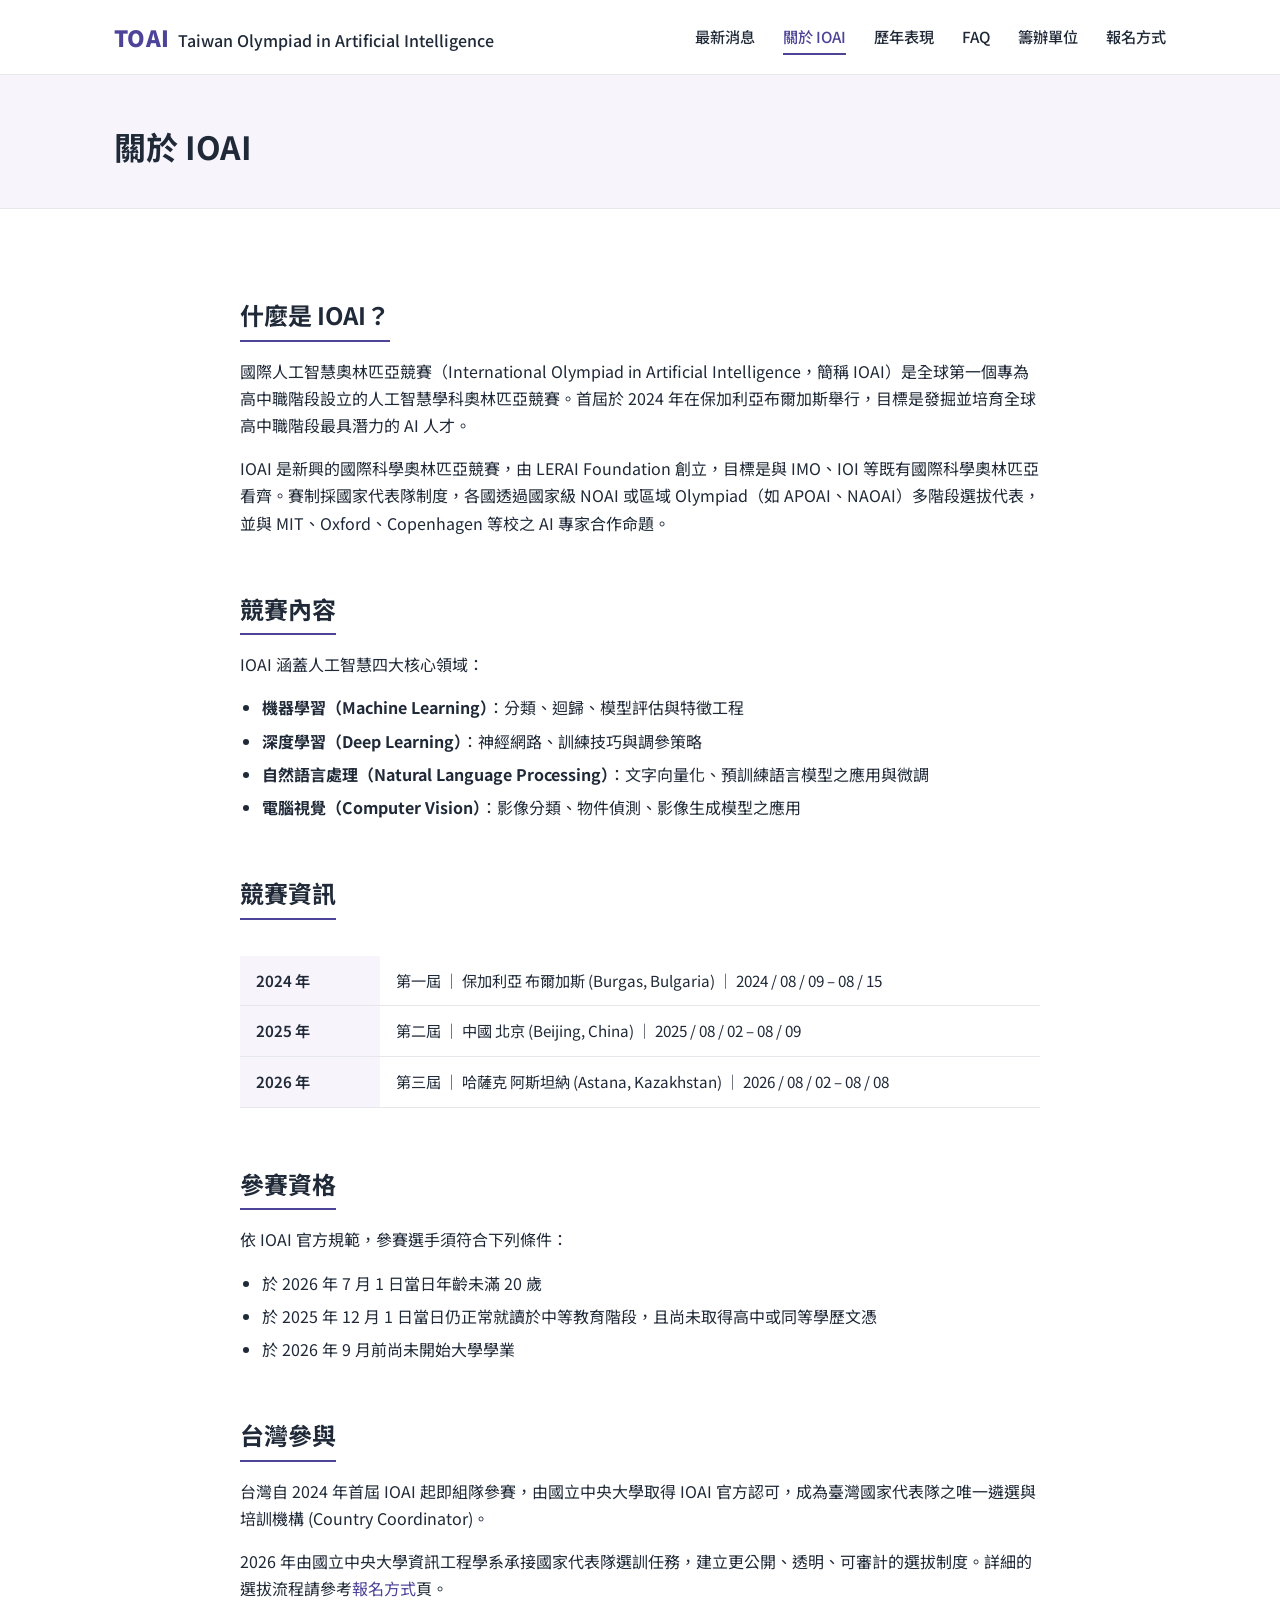
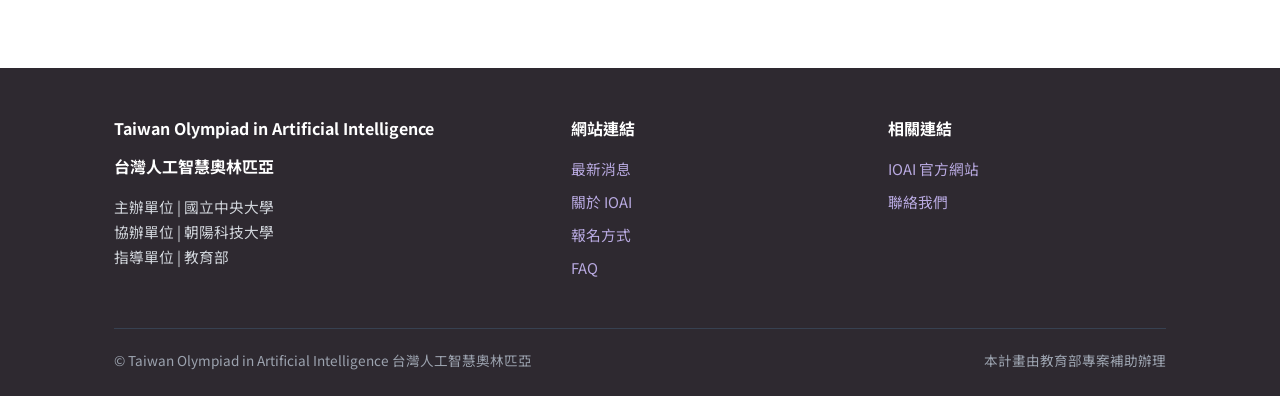
==== commit 44a5e9ec: "bug fixing" ====
--- a/about.html
+++ b/about.html
@@ -4,7 +4,7 @@
   <meta charset="utf-8">
   <title>TOAI</title>
   <meta name="viewport" content="width=device-width, initial-scale=1">
-  <meta name="description" content="IOAI Taiwan 官方網站">
+  <meta name="description" content="Taiwan Olympiad in Artificial Intelligence">
   <link rel="icon" href="images/favicon.png">
   <link rel="preconnect" href="https://fonts.googleapis.com">
   <link rel="preconnect" href="https://fonts.gstatic.com" crossorigin>
@@ -56,6 +56,7 @@
         <li><strong>電腦視覺（Computer Vision）</strong>：影像分類、物件偵測、影像生成模型之應用</li>
       </ul>
 
+      <!--
       <h2>賽制</h2>
       <p>IOAI 採團體賽形式，每隊由 4 名選手組成。比賽分為兩個回合：</p>
       <h3>Scientific Round（科學回合）</h3>
@@ -66,11 +67,12 @@
       <p>
         針對指定 AI 工具與情境進行創意應用任務。例如 IOAI 2024 的實務回合任務為使用 Midjourney、Neuro Frames 等工具，為保加利亞歌手創作專輯封面與 MV。考驗選手對前沿 AI 工具的掌握與創造力。
       </p>
+	  -->
 
       <h2>競賽資訊</h2>
       <table class="info-table">
         <tr><th>2024 年</th><td>第一屆  ｜  保加利亞 布爾加斯 (Burgas, Bulgaria)  ｜  2024 / 08 / 09 – 08 / 15</td></tr>
-        <tr><th>2025 年</th><td>第二屆  ｜  中國 北京 (Bejing, China)  ｜  2025 / 08 / 02 – 08 / 09 </td></tr>
+        <tr><th>2025 年</th><td>第二屆  ｜  中國 北京 (Beijing, China)  ｜  2025 / 08 / 02 – 08 / 09 </td></tr>
         <tr><th>2026 年</th><td>第三屆  ｜  哈薩克 阿斯坦納 (Astana, Kazakhstan)  ｜  2026 / 08 / 02 – 08 / 08</td></tr>
       </table>
 
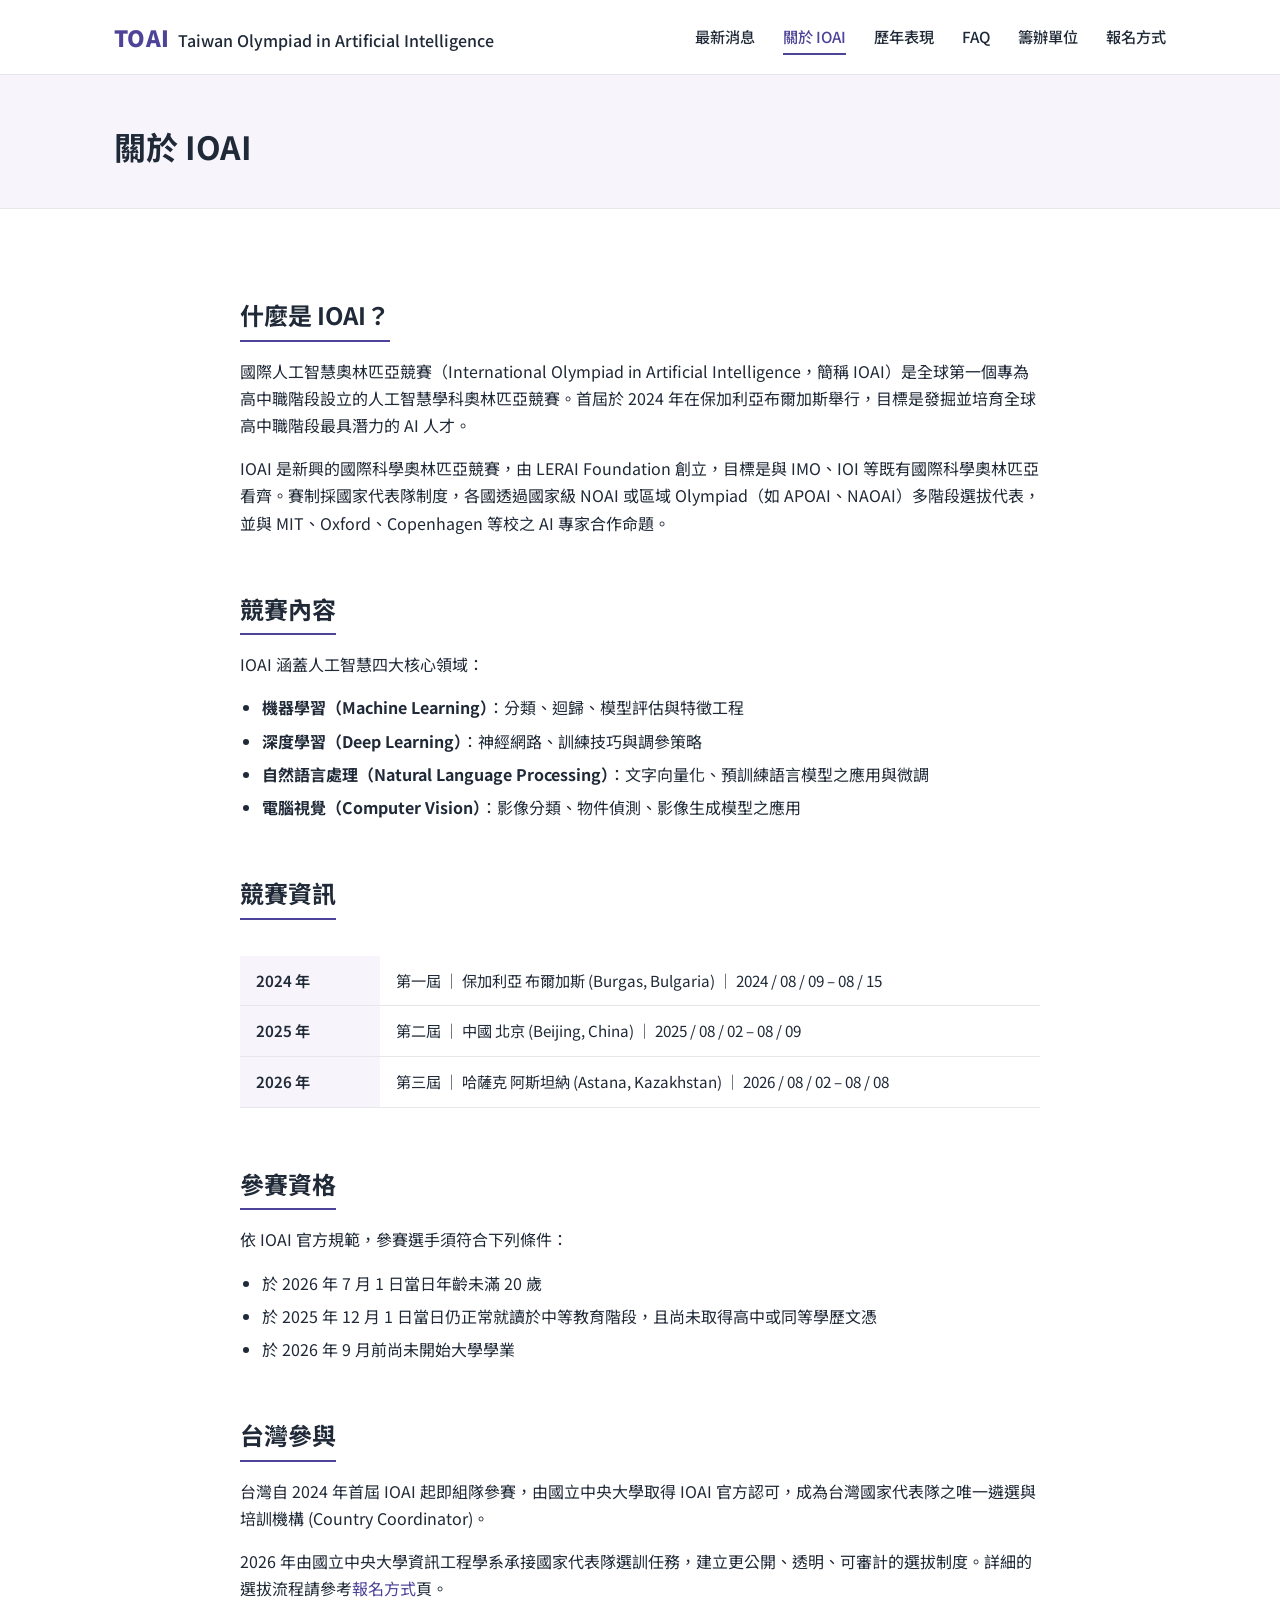
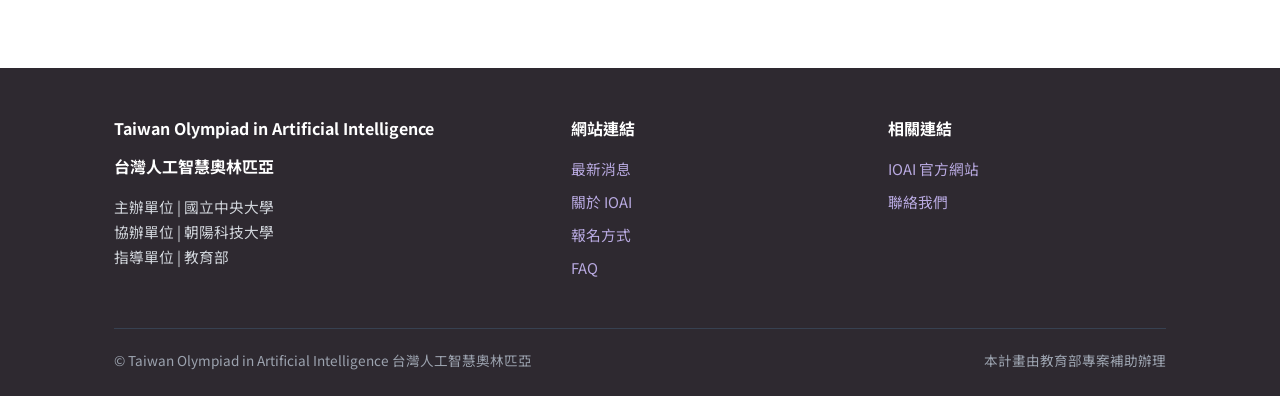
==== commit d3983847: "bug fixing" ====
--- a/about.html
+++ b/about.html
@@ -86,7 +86,7 @@
 
       <h2>台灣參與</h2>
       <p>
-        台灣自 2024 年首屆 IOAI 起即組隊參賽，由國立中央大學取得 IOAI 官方認可，成為臺灣國家代表隊之唯一遴選與培訓機構 (Country Coordinator)。
+        台灣自 2024 年首屆 IOAI 起即組隊參賽，由國立中央大學取得 IOAI 官方認可，成為台灣國家代表隊之唯一遴選與培訓機構 (Country Coordinator)。
       </p>
       <p>2026 年由國立中央大學資訊工程學系承接國家代表隊選訓任務，建立更公開、透明、可審計的選拔制度。詳細的選拔流程請參考<a href="register.html">報名方式</a>頁。</p>
 
